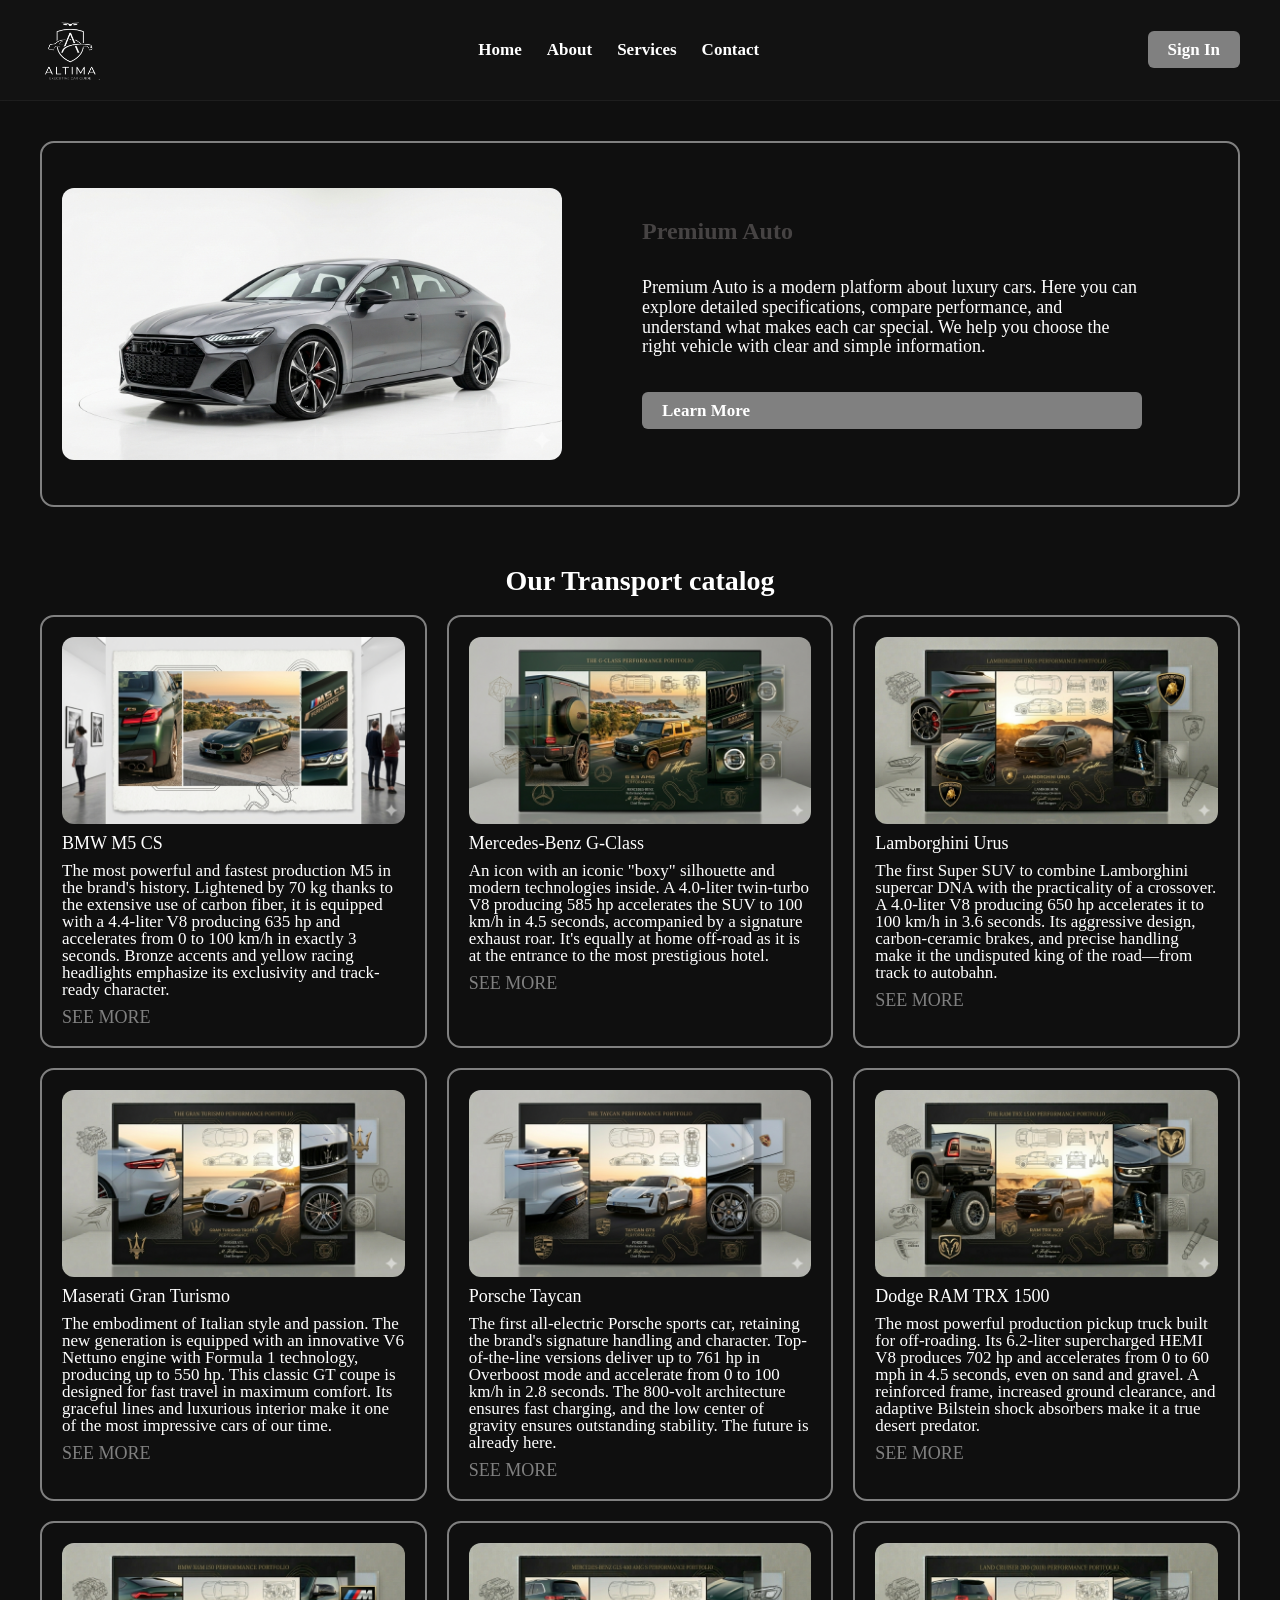
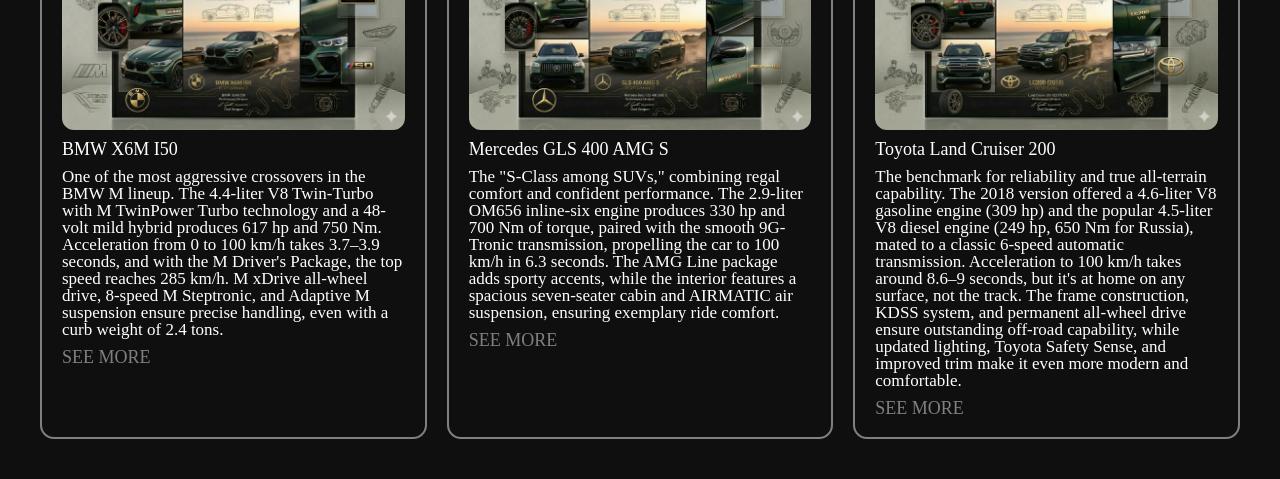
==== index.html @ ab81f6c9 "catalog completed" ====
<!DOCTYPE html>
<html lang="en">

<head>
    <meta charset="UTF-8">
    <meta name="viewport" content="width=device-width, initial-scale=1.0">
    <link rel="preconnect" href="https://fonts.googleapis.com">
    <link rel="preconnect" href="https://fonts.gstatic.com" crossorigin>
    <link
        href="https://fonts.googleapis.com/css2?family=Inter:ital,opsz,wght@0,14..32,100..900;1,14..32,100..900&display=swap"
        rel="stylesheet">
    <link rel="stylesheet" href="styles/style.css">
    <link rel="stylesheet" href="styles/reset.css">
    <title>Premium-auto</title>
</head>

<body>
    <header class="header">
        <div class="container">
            <div class="header-content">
                <div class="header-logo">
                    <img class="logo-image" src="assets/images/palogo.png" alt="Logo">
                </div>
                <nav class="nav">
                    <ul class="nav-list">
                        <li class="nav-item">
                            <a href="#" class="nav-link">Home</a>
                        </li>
                        <li class="nav-item">
                            <a href="#" class="nav-link">About</a>
                        </li>
                        <li class="nav-item">
                            <a href="#" class="nav-link">Services</a>
                        </li>
                        <li class="nav-item">
                            <a href="#" class="nav-link">Contact</a>
                        </li>
                    </ul>
                </nav>
                <div class="header-button">
                    <a href="#" class="button">Sign In</a>
                </div>
            </div>
        </div>
    </header>
    <section class="about">
        <div class="container">
            <div class="about-content">
                <div class="about-image">
                    <img src="assets/images/about-img.png" alt="Audi rs7">
                </div>
                <div class="about-info">
                    <h4 class="about-tittle">Premium Auto</h4>
                    <p class="about-description">
                        Premium Auto is a modern platform about luxury cars.
                        Here you can explore detailed specifications,
                        compare performance, and understand what makes each car special.
                        We help you choose the right vehicle with clear and simple information.
                    </p>
                    <div class="about-button header-button">
                        <a href="#" class="button">Learn More</a>
                    </div>
                </div>
            </div>
        </div>
    </section>
    <main class="main">
        <div class="container">
            <section class="catalog">
                <div class="catalog-content">
                    <div class="catalog-title">
                        <h3>Our Transport catalog</h3>
                    </div>
                    <div class="catalog-cards">
                        <div class="catalog-card">
                            <img class="catalog-card-image" src="assets/images/bmwcs5.png" alt="bmwcs5">
                            <h4 class="catalog-card-tittle">BMW M5 CS</h4>
                            <p class="catalog-card-txt">The most powerful and fastest production M5 in the brand's
                                history. Lightened by 70 kg thanks to the extensive use of carbon fiber, it is equipped
                                with a 4.4-liter V8 producing 635 hp and accelerates from 0 to 100 km/h in exactly 3
                                seconds. Bronze accents and yellow racing headlights emphasize its exclusivity and
                                track-ready character.</p>
                            <a href="#" class="catalog-card-btn">See more</a>
                        </div>
                        <div class="catalog-card">
                            <img class="catalog-card-image" src="assets/images/gelendwagen.png" alt="gelendwagen">
                            <h4 class="catalog-card-tittle">Mercedes-Benz G-Class</h4>
                            <p class="catalog-card-txt">An icon with an iconic "boxy" silhouette and modern technologies
                                inside. A 4.0-liter twin-turbo V8 producing 585 hp accelerates the SUV to 100 km/h in
                                4.5 seconds, accompanied by a signature exhaust roar. It's equally at home off-road as
                                it is at the entrance to the most prestigious hotel.</p>
                            <a href="#" class="catalog-card-btn">See more</a>
                        </div>
                        <div class="catalog-card">
                            <img class="catalog-card-image" src="assets/images/lambo-urus.png" alt="urus">
                            <h4 class="catalog-card-tittle">Lamborghini Urus</h4>
                            <p class="catalog-card-txt">The first Super SUV to combine Lamborghini supercar DNA with the
                                practicality of a crossover. A 4.0-liter V8 producing 650 hp accelerates it to 100 km/h
                                in 3.6 seconds. Its aggressive design, carbon-ceramic brakes, and precise handling make
                                it the undisputed king of the road—from track to autobahn.</p>
                            <a href="#" class="catalog-card-btn">See more</a>
                        </div>
                        <div class="catalog-card">
                            <img class="catalog-card-image" src="assets/images/maserati.png" alt="maserati">
                            <h4 class="catalog-card-tittle">Maserati Gran Turismo</h4>
                            <p class="catalog-card-txt">The embodiment of Italian style and passion. The new generation
                                is equipped with an innovative V6 Nettuno engine with Formula 1 technology, producing up
                                to 550 hp. This classic GT coupe is designed for fast travel in maximum comfort. Its
                                graceful lines and luxurious interior make it one of the most impressive cars of our
                                time.</p>
                            <a href="#" class="catalog-card-btn">See more</a>
                        </div>
                        <div class="catalog-card">
                            <img class="catalog-card-image" src="assets/images/porsche taycan.png" alt=" taycan">
                            <h4 class="catalog-card-tittle">Porsche Taycan</h4>
                            <p class="catalog-card-txt">The first all-electric Porsche sports car, retaining the brand's
                                signature handling and character. Top-of-the-line versions deliver up to 761 hp in
                                Overboost mode and accelerate from 0 to 100 km/h in 2.8 seconds. The 800-volt
                                architecture ensures fast charging, and the low center of gravity ensures outstanding
                                stability. The future is already here.</p>
                            <a href="#" class="catalog-card-btn">See more</a>
                        </div>
                        <div class="catalog-card">
                            <img class="catalog-card-image" src="assets/images/ram trx.png" alt="ram">
                            <h4 class="catalog-card-tittle">Dodge RAM TRX 1500</h4>
                            <p class="catalog-card-txt">The most powerful production pickup truck built for off-roading.
                                Its 6.2-liter supercharged HEMI V8 produces 702 hp and accelerates from 0 to 60 mph in
                                4.5 seconds, even on sand and gravel. A reinforced frame, increased ground clearance,
                                and adaptive Bilstein shock absorbers make it a true desert predator.</p>
                            <a href="#" class="catalog-card-btn">See more</a>
                        </div>
                        <div class="catalog-card">
                            <img class="catalog-card-image" src="assets/images/bmw x6m.png" alt="bmw x6 m">
                            <h4 class="catalog-card-tittle">BMW X6M I50</h4>
                            <p class="catalog-card-txt">One of the most aggressive crossovers in the BMW M lineup. The
                                4.4-liter V8 Twin-Turbo with M TwinPower Turbo technology and a 48-volt mild hybrid
                                produces 617 hp and 750 Nm. Acceleration from 0 to 100 km/h takes 3.7–3.9 seconds, and
                                with the M Driver's Package, the top speed reaches 285 km/h. M xDrive all-wheel drive,
                                8-speed M Steptronic, and Adaptive M suspension ensure precise handling, even with a
                                curb weight of 2.4 tons.</p>
                            <a href="#" class="catalog-card-btn">See more</a>
                        </div>
                        <div class="catalog-card">
                            <img class="catalog-card-image" src="assets/images/mercedes gls.png" alt="mercedes g class">
                            <h4 class="catalog-card-tittle">Mercedes GLS 400 AMG S</h4>
                            <p class="catalog-card-txt">The "S-Class among SUVs," combining regal comfort and confident
                                performance. The 2.9-liter OM656 inline-six engine produces 330 hp and 700 Nm of torque,
                                paired with the smooth 9G-Tronic transmission, propelling the car to 100 km/h in 6.3
                                seconds. The AMG Line package adds sporty accents, while the interior features a
                                spacious seven-seater cabin and AIRMATIC air suspension, ensuring exemplary ride
                                comfort.</p>
                            <a href="#" class="catalog-card-btn">See more</a>
                        </div>
                        <div class="catalog-card">
                            <img class="catalog-card-image" src="assets/images/land cruiser.png"
                                alt="toyota land crusier">
                            <h4 class="catalog-card-tittle">Toyota Land Cruiser 200</h4>
                            <p class="catalog-card-txt">The benchmark for reliability and true all-terrain capability.
                                The 2018 version offered a 4.6-liter V8 gasoline engine (309 hp) and the popular
                                4.5-liter V8 diesel engine (249 hp, 650 Nm for Russia), mated to a classic 6-speed
                                automatic transmission. Acceleration to 100 km/h takes around 8.6–9 seconds, but it's at
                                home on any surface, not the track. The frame construction, KDSS system, and permanent
                                all-wheel drive ensure outstanding off-road capability, while updated lighting, Toyota
                                Safety Sense, and improved trim make it even more modern and comfortable.</p>
                            <a href="#" class="catalog-card-btn">See more</a>
                        </div>
                    </div>
                </div>
            </section>
        </div>
    </main>
</body>

</html>
---- styles/style.css ----
body {
    font-family: "Inter", sans-serif;
    background-color: #0f0f0f;
    color: white;
}

.container {
    max-width: 1200px;
    margin: 0 auto;
    padding: 0 15px;
}

.header {
    position: sticky;
    top: 0;

    background: rgba(20, 20, 20, 0.7);
    backdrop-filter: blur(10px);

    padding: 20px 0;
    margin-bottom: 40px;
    border-bottom: 1px solid rgba(255, 255, 255, 0.05);
}

.header-content {
    display: flex;
    justify-content: space-between;
    align-items: center;
}

.logo-image {
    width: 60px;
    height: 100%;
    display: block;
}

.nav {
    margin-right: 10px;
}

.nav-list {
    display: flex;
    gap: 25px;
    align-items: center;
}

.nav-link {
    text-decoration: none;
    color: white;
    font-size: 17px;
    font-weight: 600;

    transition: all 0.3s ease;
}

.nav-link:hover {
    text-decoration: underline;
    font-size: 19px;
    opacity: 0.8;
}

.header-button {
    background-color: gray;
    padding: 10px 20px;
    border-radius: 6px;

    display: inline-block;

    transition: transform 0.35s cubic-bezier(0.22, 1, 0.36, 1),
                box-shadow 0.35s cubic-bezier(0.22, 1, 0.36, 1);
}

.button {
    text-decoration: none;
    color: white;
    font-size: 17px;
    font-weight: 600;

    transition: all 0.3s ease;
}

.header-button:hover {
    transform: scale(1.08);
    box-shadow: 0 10px 25px rgba(0, 0, 0, 0.35);
    opacity: 0.8;
}

.about {
    margin-bottom: 60px;
}

.about-content {
    display: flex;
    align-items: center;

    padding: 45px 20px;
    border: 2px gray solid;
    border-radius: 14px;

    gap: 80px;
}

.about-image img {
    width: 500px;
    border-radius: 12px;
    display: block;
}

.about-info {
    max-width: 500px;
    display: flex;
    flex-direction: column;
    gap: 20px;
}

.about-tittle {
    color: rgb(70, 67, 67);
    margin-bottom: 15px;
    font-size: 24px;
    font-weight: 700;
}

.about-description {
    font-size: 18px;
    margin-bottom: 15px;
    width: 100%;
    font-weight: 400;
    line-height: 1.1;
}

.about-button {
    background-color: gray;
    padding: 10px 20px;
    border-radius: 6px;
}

.main {
    margin-bottom: 40px;
}

.catalog-title {
    font-size: 28px;
    font-weight: 600;
    text-align: center;
    margin-bottom: 20px;
}

.catalog-cards {
    display: grid;
    grid-template-columns: repeat(auto-fill, minmax(300px, 1fr));
    gap: 20px;
}

.catalog-card {
    padding: 20px;
    border: 2px gray solid;
    border-radius: 14px;

    transition: all 0.3s ease;
}

.catalog-card:hover {
    transform: scale(1.05);
}

.catalog-card-tittle {
    font-size: 18px;
    font-weight: 400;
    margin-top: 10px;
    margin-bottom: 10px;
}

.catalog-card-image {
    width: 100%;
    border-radius: 12px;
    display: block;
}

.catalog-card-txt {
    font-size: 17px;
    font-weight: 200;
    margin-bottom: 10px;
}

.catalog-card-btn {
    text-decoration: none;
    color: gray;
    font-size: 18px;
    text-transform: uppercase;

    transition: all 0.3s ease;
}

.catalog-card-btn:hover {
    text-decoration: underline;
    color: white;
    font-size: 21px;
}
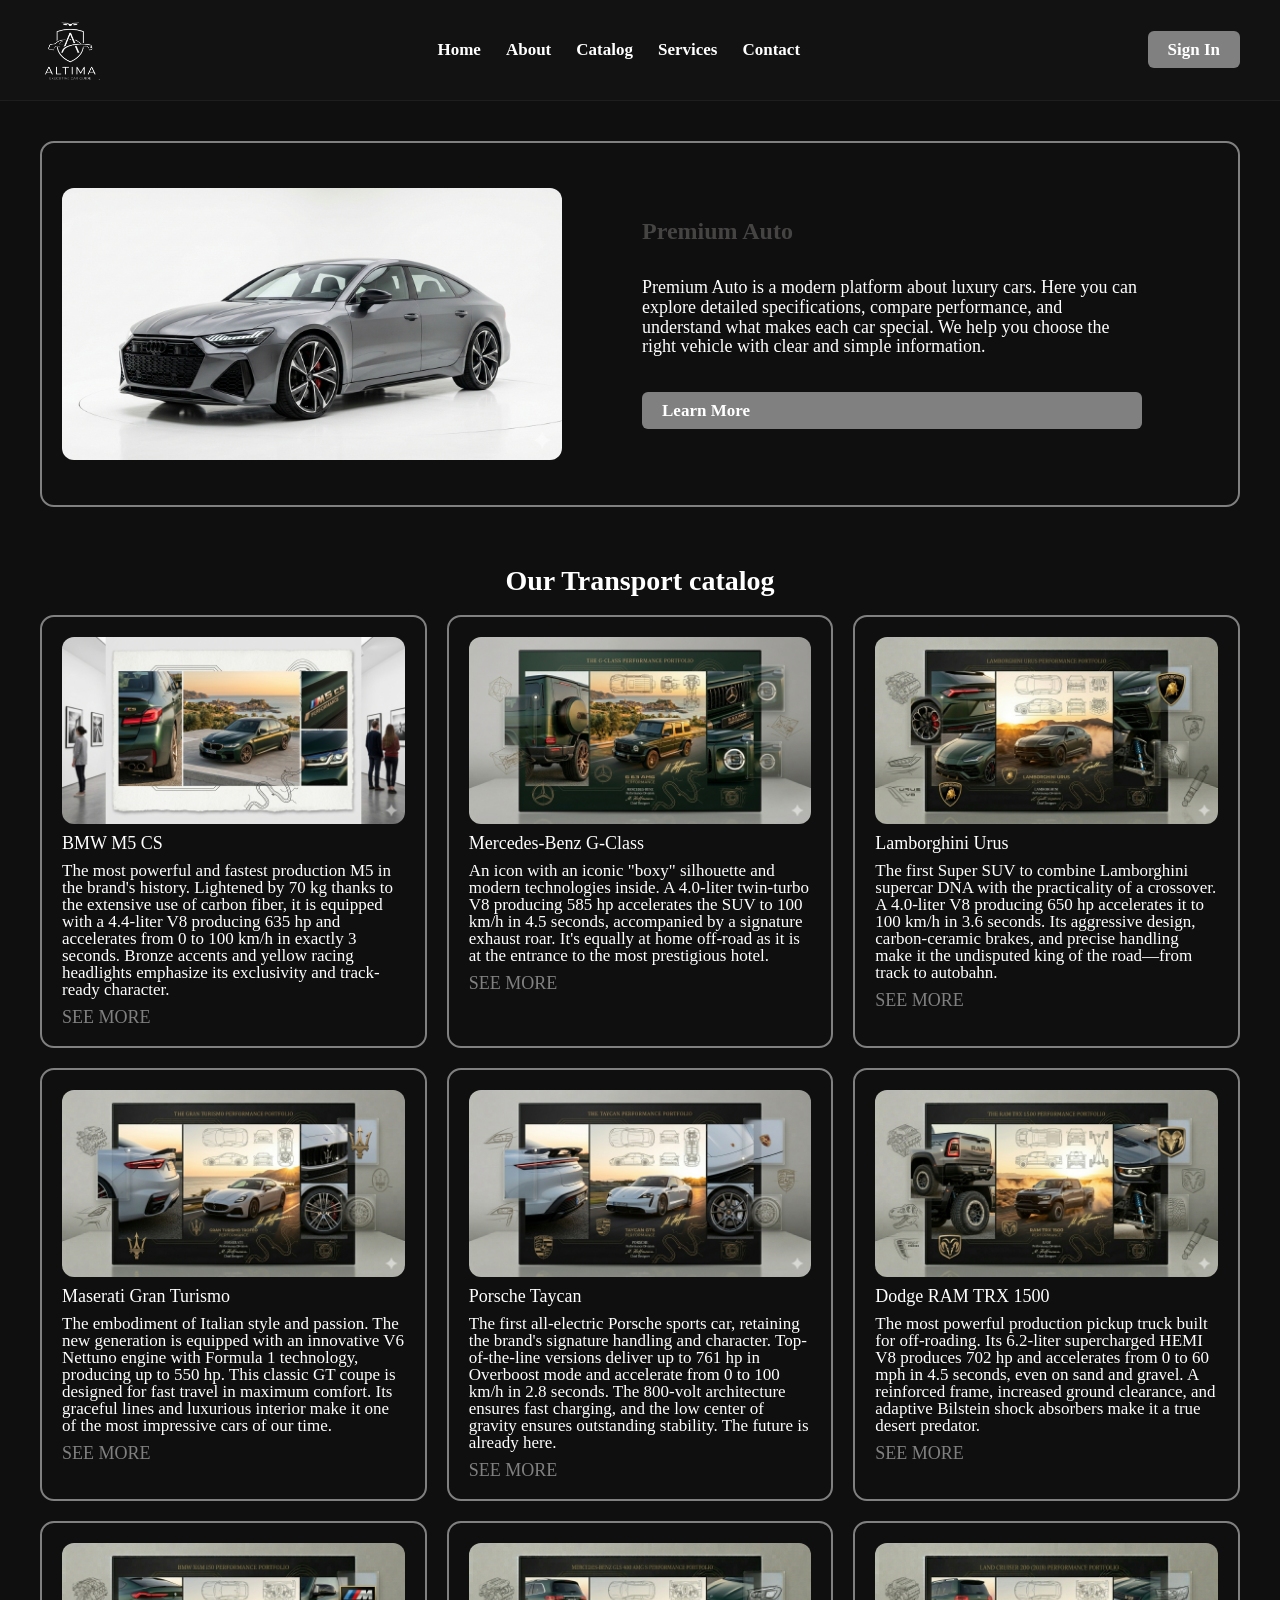
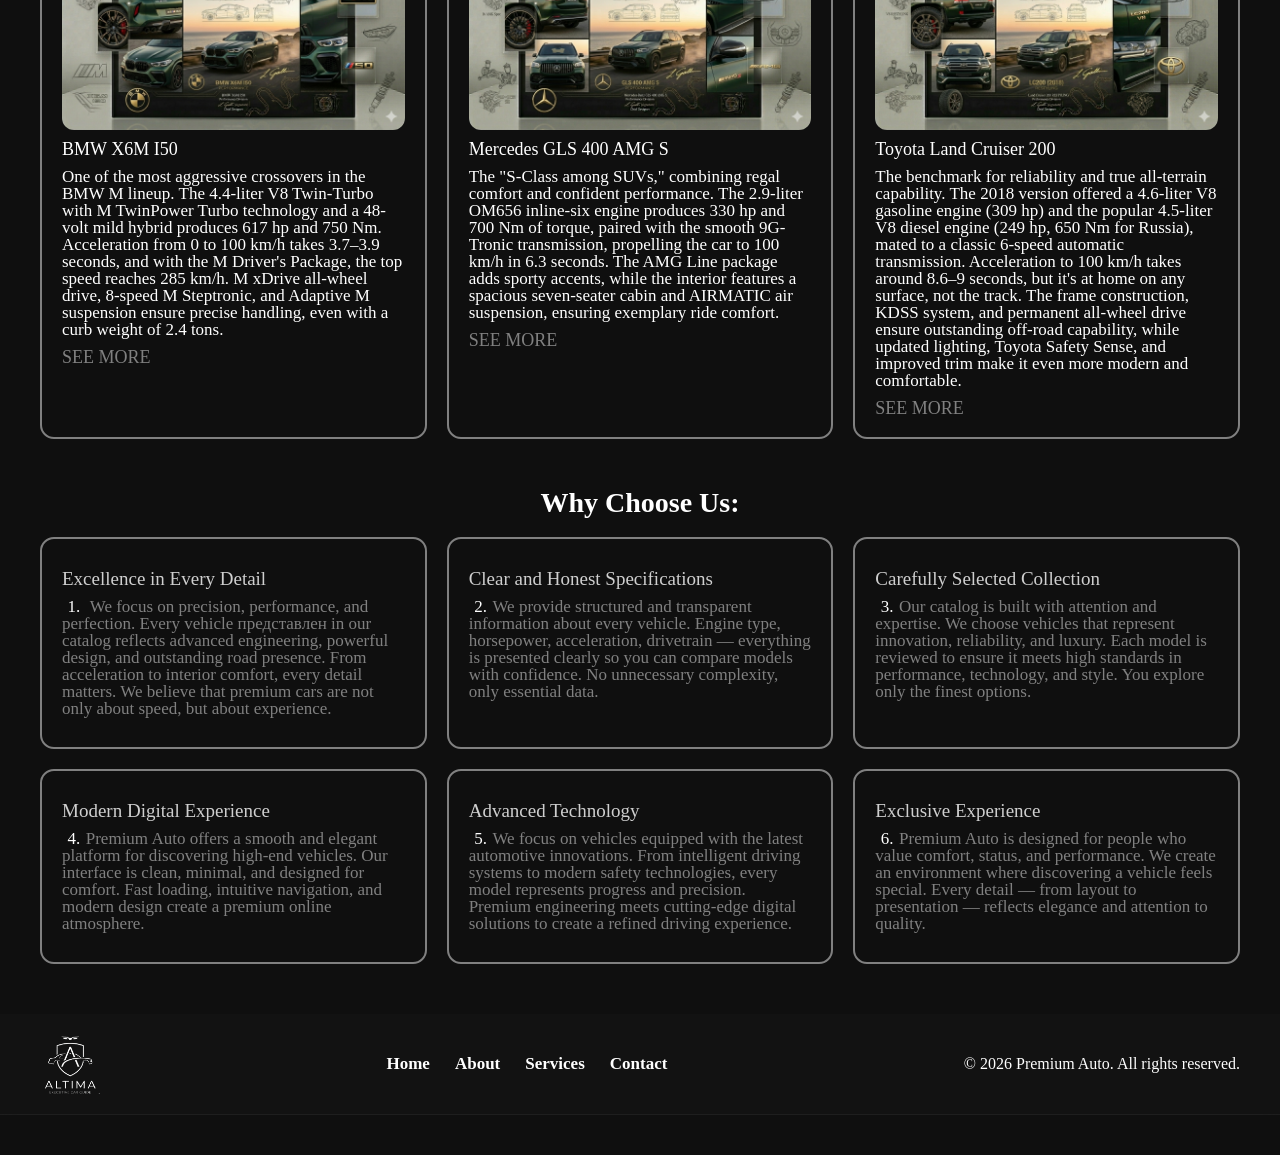
==== commit 06a56f19: "sections about us and footer completed" ====
--- a/index.html
+++ b/index.html
@@ -24,10 +24,13 @@
                 <nav class="nav">
                     <ul class="nav-list">
                         <li class="nav-item">
-                            <a href="#" class="nav-link">Home</a>
+                            <a href="index.html" class="nav-link">Home</a>
                         </li>
                         <li class="nav-item">
                             <a href="#" class="nav-link">About</a>
+                        </li>
+                        <li class="nav-item">
+                            <a href="#" class="nav-link">Catalog</a>
                         </li>
                         <li class="nav-item">
                             <a href="#" class="nav-link">Services</a>
@@ -66,7 +69,7 @@
     </section>
     <main class="main">
         <div class="container">
-            <section class="catalog">
+            <section class="catalog" id="catalog">
                 <div class="catalog-content">
                     <div class="catalog-title">
                         <h3>Our Transport catalog</h3>
@@ -167,8 +170,109 @@
                     </div>
                 </div>
             </section>
+            <section class="why-choose-us">
+                <div class="why-choose-us-content">
+                    <h4 class="why-choose-us-title">
+                        Why Choose Us:
+                    </h4>
+                    <div class="why-choose-us-cards">
+                        <div class="why-choose-us-card">
+                            <h4 class="why-choose-us-card-title">
+                                Excellence in Every Detail
+                            </h4>
+                            <p class="why-choose-us-txt">
+                                <span>1.</span> We focus on precision, performance, and perfection. Every vehicle представлен in our
+                                catalog reflects advanced engineering, powerful design, and outstanding road presence.
+                                From acceleration to interior comfort, every detail matters. We believe that premium
+                                cars are not only about speed, but about experience.
+                            </p>
+                        </div>
+                        <div class="why-choose-us-card">
+                            <h4 class="why-choose-us-card-title">
+                                Clear and Honest Specifications
+                            </h4>
+                            <p class="why-choose-us-txt">
+                                <span>2.</span>We provide structured and transparent information about every vehicle. Engine type,
+                                horsepower, acceleration, drivetrain — everything is presented clearly so you can
+                                compare models with confidence. No unnecessary complexity, only essential data.
+                            </p>
+                        </div>
+                        <div class="why-choose-us-card">
+                            <h4 class="why-choose-us-card-title">
+                                Carefully Selected Collection
+                            </h4>
+                            <p class="why-choose-us-txt">
+                                <span>3.</span>Our catalog is built with attention and expertise. We choose vehicles that represent
+                                innovation, reliability, and luxury. Each model is reviewed to ensure it meets high
+                                standards in performance, technology, and style. You explore only the finest options.
+                            </p>
+                        </div>
+                        <div class="why-choose-us-card">
+                            <h4 class="why-choose-us-card-title">
+                                Modern Digital Experience
+                            </h4>
+                            <p class="why-choose-us-txt">
+                                <span>4.</span>Premium Auto offers a smooth and elegant platform for discovering high-end vehicles. Our
+                                interface is clean, minimal, and designed for comfort. Fast loading, intuitive
+                                navigation, and modern design create a premium online atmosphere.
+                            </p>
+                        </div>
+                        <div class="why-choose-us-card">
+                            <h4 class="why-choose-us-card-title">
+                                Advanced Technology
+                            </h4>
+                            <p class="why-choose-us-txt">
+                                <span>5.</span>We focus on vehicles equipped with the latest automotive innovations.
+                                From intelligent driving systems to modern safety technologies, every model represents
+                                progress and precision. Premium engineering meets cutting-edge digital solutions to
+                                create a refined driving experience.
+                            </p>
+                        </div>
+                        <div class="why-choose-us-card">
+                            <h4 class="why-choose-us-card-title">
+                                Exclusive Experience
+                            </h4>
+                            <p class="why-choose-us-txt">
+                                <span>6.</span>Premium Auto is designed for people who value comfort, status, and performance.
+                                We create an environment where discovering a vehicle feels special. Every detail — from
+                                layout to presentation — reflects elegance and attention to quality.
+                            </p>
+                        </div>
+                    </div>
+                </div>
+            </section>
         </div>
     </main>
+    <footer class="footer header">
+        <div class="container">
+            <div class="footer-content header-content">
+                <div class="footer-logo">
+                    <img src="assets/images/palogo.png" alt="Logo" class="logo-image">
+                </div>
+                <nav class="footer-nav nav">
+                    <ul class="nav-list">
+                        <li class="nav-item">
+                            <a href="index.html" class="nav-link">Home</a>
+                        </li>
+                        <li class="nav-item">
+                            <a href="#" class="nav-link">About</a>
+                        </li>
+                        <li class="nav-item">
+                            <a href="#" class="nav-link">Services</a>
+                        </li>
+                        <li class="nav-item">
+                            <a href="#" class="nav-link">Contact</a>
+                        </li>
+                    </ul>
+                </nav>
+                <div class="footer-info">
+                    <div class="footer-info-txt">
+                        <p><b>© 2026 Premium Auto. All rights reserved.</b></p>
+                    </div>
+                </div>
+            </div>
+        </div>
+    </footer>
 </body>
 
 </html>
--- a/styles/style.css
+++ b/styles/style.css
@@ -138,6 +138,10 @@
     margin-bottom: 40px;
 }
 
+.catalog {
+    margin-bottom: 50px;
+}
+
 .catalog-title {
     font-size: 28px;
     font-weight: 600;
@@ -195,4 +199,54 @@
     text-decoration: underline;
     color: white;
     font-size: 21px;
+}
+
+.why-choose-us {
+    margin-bottom: 50px;
+}
+
+.why-choose-us-title {
+    font-size: 28px;
+    font-weight: 600;
+    text-align: center;
+    margin-bottom: 20px;
+}
+
+.why-choose-us-cards {
+    display: grid;
+    grid-template-columns: repeat(auto-fill, minmax(300px, 1fr));
+    gap: 20px;
+}
+
+.why-choose-us-card {
+    padding: 20px;
+    border: 2px gray solid;
+    border-radius: 14px;
+
+    transition: all 0.3s ease;
+}
+
+.why-choose-us-card:hover {
+    transform: scale(1.05);
+}
+
+.why-choose-us-card-title {
+    font-size: 19px;
+    font-weight: 300;
+    margin-top: 10px;
+    margin-bottom: 10px;
+    color:  #cfcfcf;
+}
+
+.why-choose-us-txt span {
+    margin-left: 5.5px;
+    margin-right: 5.5px;
+    color: white;
+}
+
+.why-choose-us-txt {
+    font-size: 17px;
+    font-weight: 200;
+    margin-bottom: 10px;
+    color: gray;
 }
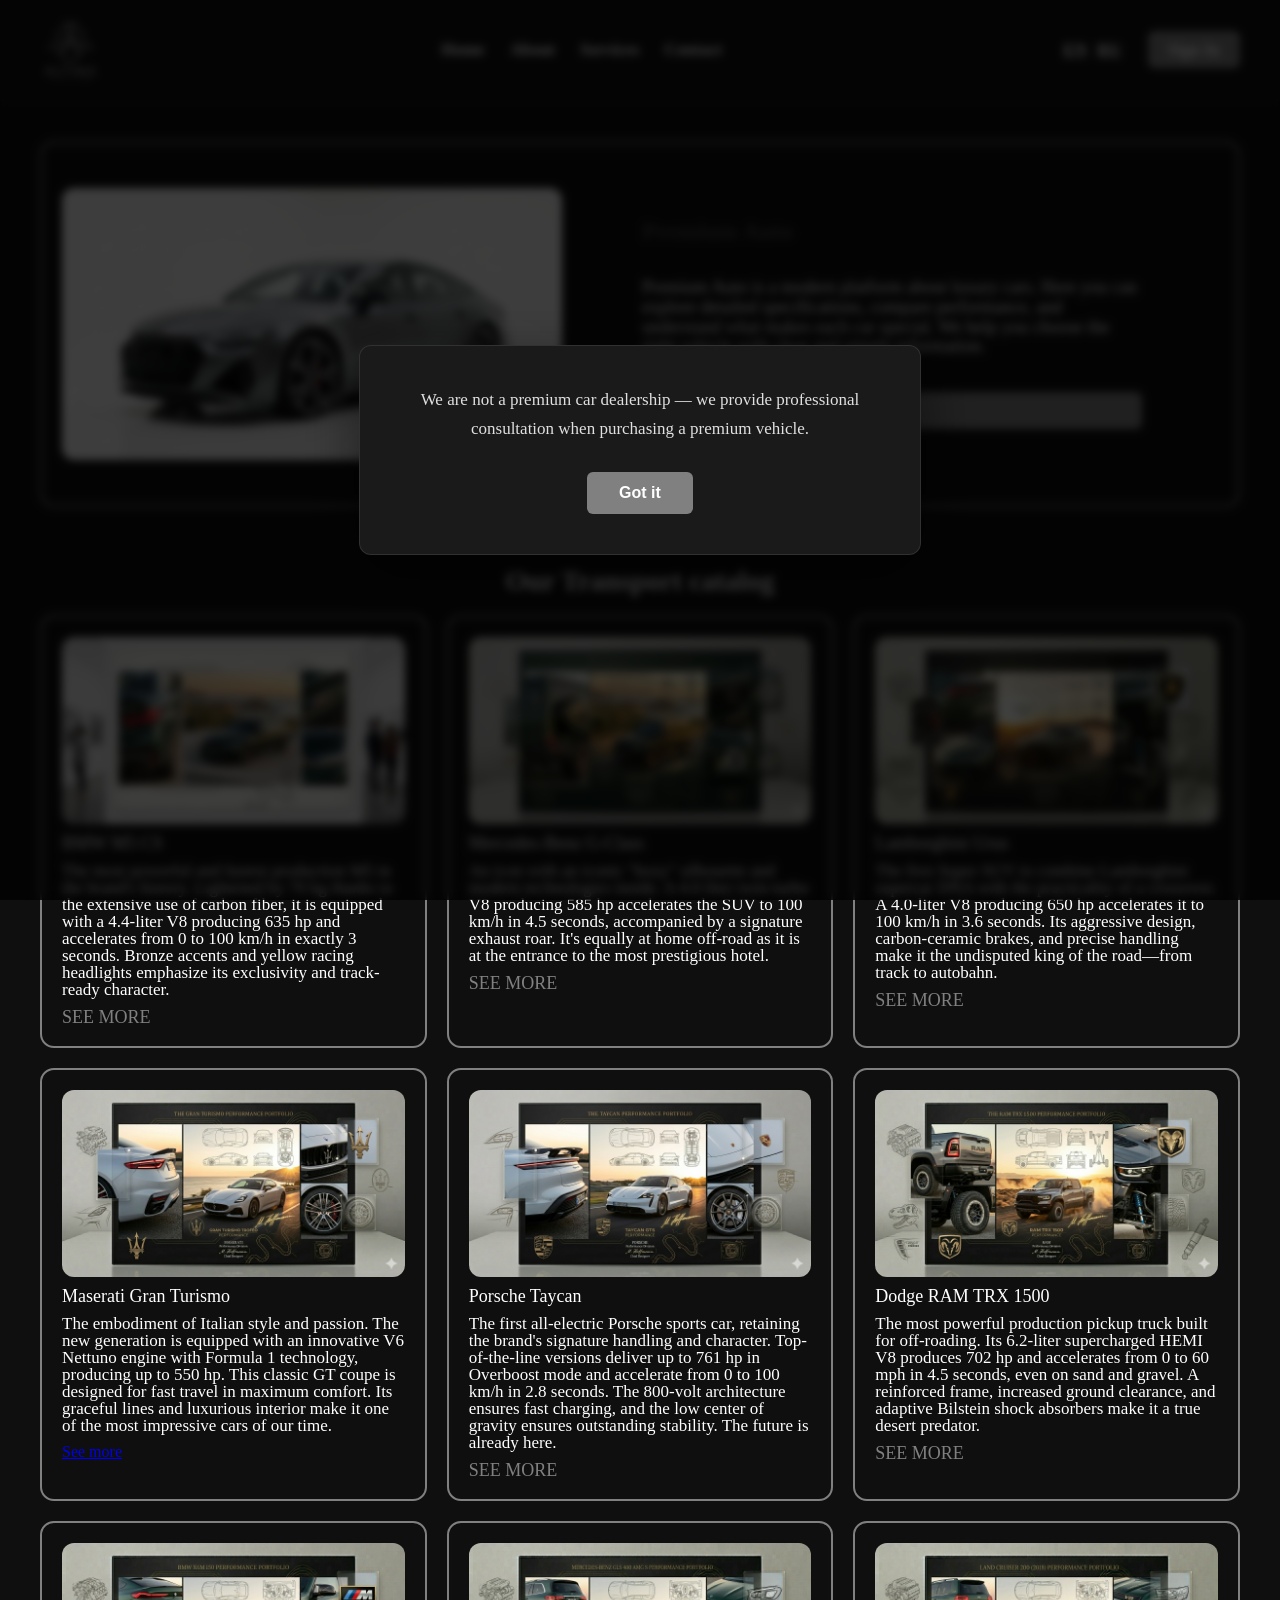
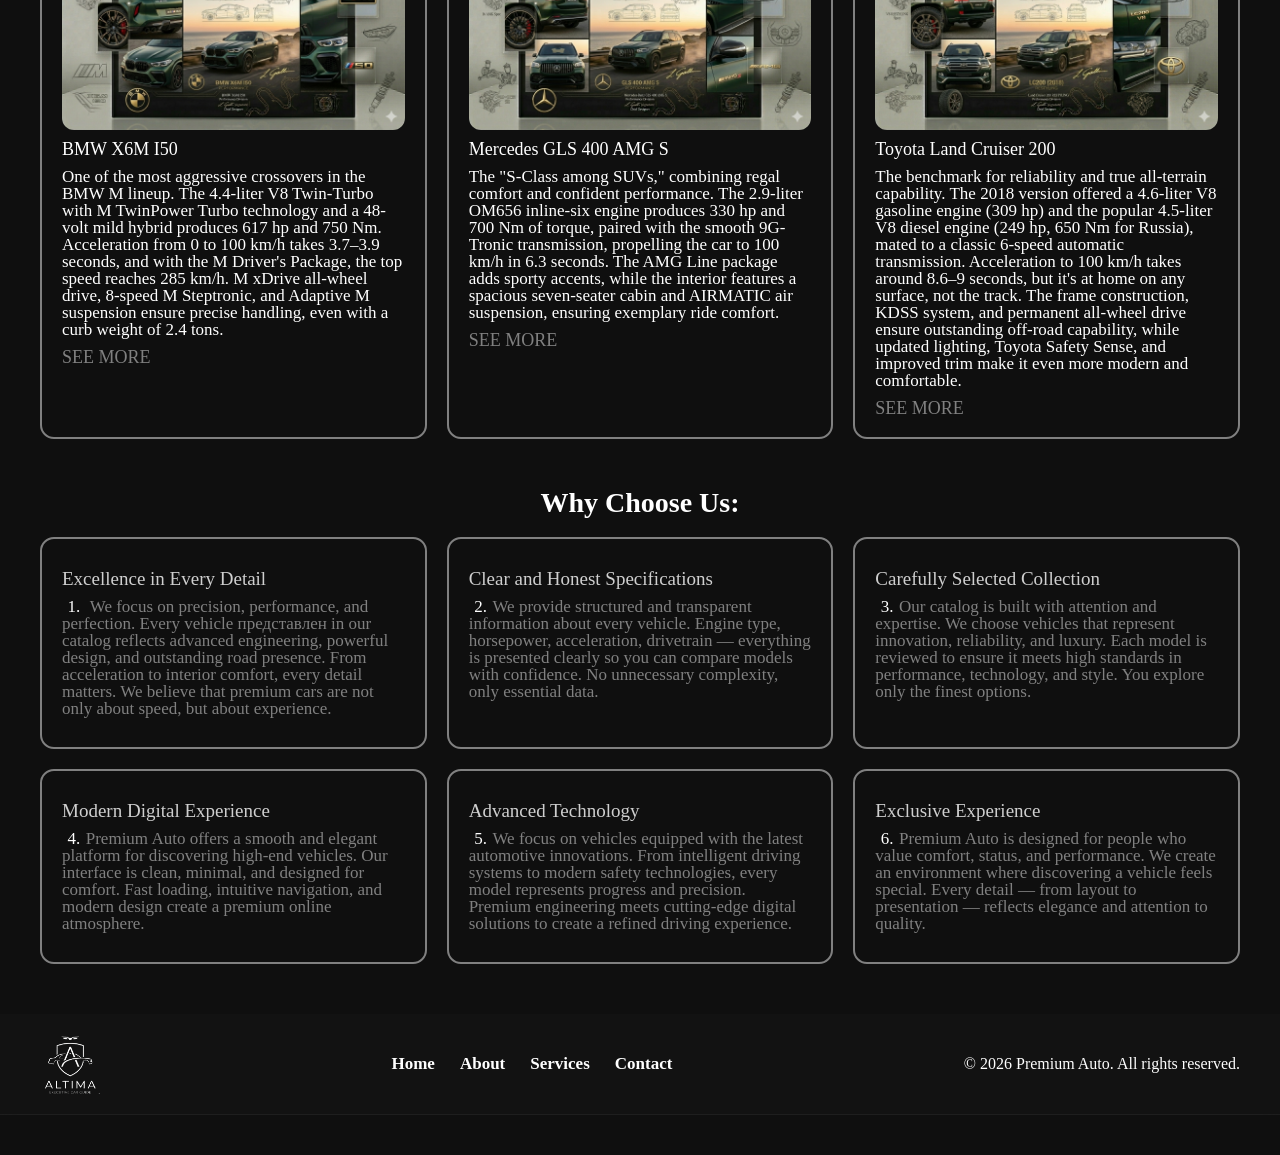
==== commit bddb3823: "add russian version and functional" ====
--- a/index.html
+++ b/index.html
@@ -30,9 +30,6 @@
                             <a href="#" class="nav-link">About</a>
                         </li>
                         <li class="nav-item">
-                            <a href="#" class="nav-link">Catalog</a>
-                        </li>
-                        <li class="nav-item">
                             <a href="#" class="nav-link">Services</a>
                         </li>
                         <li class="nav-item">
@@ -40,6 +37,10 @@
                         </li>
                     </ul>
                 </nav>
+                <div class="language">
+                    <a href="index.html" class="lng-select-1 language-select">EN</a>
+                    <a href="ru.html" class="lng-select-2 language-select">RU</a>
+                </div>
                 <div class="header-button">
                     <a href="#" class="button">Sign In</a>
                 </div>
@@ -83,7 +84,7 @@
                                 with a 4.4-liter V8 producing 635 hp and accelerates from 0 to 100 km/h in exactly 3
                                 seconds. Bronze accents and yellow racing headlights emphasize its exclusivity and
                                 track-ready character.</p>
-                            <a href="#" class="catalog-card-btn">See more</a>
+                            <a href="https://www.bmw-m.com/en/topics/magazine-article-pool/bmw-m5-cs-2021.html" class="catalog-card-btn">See more</a>
                         </div>
                         <div class="catalog-card">
                             <img class="catalog-card-image" src="assets/images/gelendwagen.png" alt="gelendwagen">
@@ -92,7 +93,7 @@
                                 inside. A 4.0-liter twin-turbo V8 producing 585 hp accelerates the SUV to 100 km/h in
                                 4.5 seconds, accompanied by a signature exhaust roar. It's equally at home off-road as
                                 it is at the entrance to the most prestigious hotel.</p>
-                            <a href="#" class="catalog-card-btn">See more</a>
+                            <a href="https://www.mercedes-amg.com/en/g-class-suv" class="catalog-card-btn">See more</a>
                         </div>
                         <div class="catalog-card">
                             <img class="catalog-card-image" src="assets/images/lambo-urus.png" alt="urus">
@@ -101,7 +102,7 @@
                                 practicality of a crossover. A 4.0-liter V8 producing 650 hp accelerates it to 100 km/h
                                 in 3.6 seconds. Its aggressive design, carbon-ceramic brakes, and precise handling make
                                 it the undisputed king of the road—from track to autobahn.</p>
-                            <a href="#" class="catalog-card-btn">See more</a>
+                            <a href="https://www.lamborghini.com/en-en/models/urus#val-ht" class="catalog-card-btn">See more</a>
                         </div>
                         <div class="catalog-card">
                             <img class="catalog-card-image" src="assets/images/maserati.png" alt="maserati">
@@ -111,7 +112,7 @@
                                 to 550 hp. This classic GT coupe is designed for fast travel in maximum comfort. Its
                                 graceful lines and luxurious interior make it one of the most impressive cars of our
                                 time.</p>
-                            <a href="#" class="catalog-card-btn">See more</a>
+                            <a href="#https://www.maserati.com/global/en/models/granturismo class="catalog-card-btn">See more</a>
                         </div>
                         <div class="catalog-card">
                             <img class="catalog-card-image" src="assets/images/porsche taycan.png" alt=" taycan">
@@ -121,7 +122,7 @@
                                 Overboost mode and accelerate from 0 to 100 km/h in 2.8 seconds. The 800-volt
                                 architecture ensures fast charging, and the low center of gravity ensures outstanding
                                 stability. The future is already here.</p>
-                            <a href="#" class="catalog-card-btn">See more</a>
+                            <a href="https://www.porsche.com/international/models/taycan/taycan-models/taycan/" class="catalog-card-btn">See more</a>
                         </div>
                         <div class="catalog-card">
                             <img class="catalog-card-image" src="assets/images/ram trx.png" alt="ram">
@@ -130,7 +131,7 @@
                                 Its 6.2-liter supercharged HEMI V8 produces 702 hp and accelerates from 0 to 60 mph in
                                 4.5 seconds, even on sand and gravel. A reinforced frame, increased ground clearance,
                                 and adaptive Bilstein shock absorbers make it a true desert predator.</p>
-                            <a href="#" class="catalog-card-btn">See more</a>
+                            <a href="https://www.ramtrucks.com/ram-1500/trx.html" class="catalog-card-btn">See more</a>
                         </div>
                         <div class="catalog-card">
                             <img class="catalog-card-image" src="assets/images/bmw x6m.png" alt="bmw x6 m">
@@ -141,7 +142,7 @@
                                 with the M Driver's Package, the top speed reaches 285 km/h. M xDrive all-wheel drive,
                                 8-speed M Steptronic, and Adaptive M suspension ensure precise handling, even with a
                                 curb weight of 2.4 tons.</p>
-                            <a href="#" class="catalog-card-btn">See more</a>
+                            <a href="https://www.bmwusa.com/vehicles/x-series/x6/bmw-x6.html" class="catalog-card-btn">See more</a>
                         </div>
                         <div class="catalog-card">
                             <img class="catalog-card-image" src="assets/images/mercedes gls.png" alt="mercedes g class">
@@ -152,7 +153,7 @@
                                 seconds. The AMG Line package adds sporty accents, while the interior features a
                                 spacious seven-seater cabin and AIRMATIC air suspension, ensuring exemplary ride
                                 comfort.</p>
-                            <a href="#" class="catalog-card-btn">See more</a>
+                            <a href="https://www.mercedes-benz.co.uk/passengercars/models/suv/gls/overview.html" class="catalog-card-btn">See more</a>
                         </div>
                         <div class="catalog-card">
                             <img class="catalog-card-image" src="assets/images/land cruiser.png"
@@ -165,7 +166,7 @@
                                 home on any surface, not the track. The frame construction, KDSS system, and permanent
                                 all-wheel drive ensure outstanding off-road capability, while updated lighting, Toyota
                                 Safety Sense, and improved trim make it even more modern and comfortable.</p>
-                            <a href="#" class="catalog-card-btn">See more</a>
+                            <a href="https://www.toyota-global.com/company/history_of_toyota/75years/vehicle_lineage/car/id60013330/" class="catalog-card-btn">See more</a>
                         </div>
                     </div>
                 </div>
@@ -273,6 +274,16 @@
             </div>
         </div>
     </footer>
+    <div class="modal-overlay" id="modalOverlay">
+    <div class="modal">
+        <p class="modal-text">
+            We are <strong>not</strong> a premium car dealership — 
+    we provide professional consultation when purchasing a premium vehicle.
+        </p>
+        <button class="modal-btn" onclick="closeModal()">Got it</button>
+    </div>
+</div>
+    <script src="js/index.js"></script>
 </body>
 
 </html>
--- a/styles/style.css
+++ b/styles/style.css
@@ -26,6 +26,8 @@
     display: flex;
     justify-content: space-between;
     align-items: center;
+
+    gap: 16px;
 }
 
 .logo-image {
@@ -35,7 +37,9 @@
 }
 
 .nav {
-    margin-right: 10px;
+    flex: 1;
+    display: flex;
+    justify-content: center;
 }
 
 .nav-list {
@@ -55,6 +59,31 @@
 
 .nav-link:hover {
     text-decoration: underline;
+    font-size: 19px;
+    opacity: 0.8;
+}
+
+.language {
+    display: flex;
+    gap: 10px;
+    justify-content: space-between;
+    align-items: center;
+
+    margin-right: 10px;
+}
+
+.language-select {
+    text-decoration: underline;
+    color: white;
+    font-size: 17px;
+    font-weight: 600;
+
+    transition: all 0.3s ease;
+}
+
+.language-select:hover {
+    text-decoration: none;
+    color: gray;
     font-size: 19px;
     opacity: 0.8;
 }
@@ -249,4 +278,155 @@
     font-weight: 200;
     margin-bottom: 10px;
     color: gray;
+}
+
+.modal-overlay {
+    position: fixed;
+    inset: 0;
+    background: rgba(0, 0, 0, 0.75);
+    backdrop-filter: blur(4px);
+    display: flex;
+    align-items: center;
+    justify-content: center;
+    z-index: 9999;
+}
+
+.modal {
+    background: #1a1a1a;
+    border: 1px solid rgba(255,255,255,0.1);
+    border-radius: 12px;
+    padding: 40px;
+    max-width: 480px;
+    text-align: center;
+    box-shadow: 0 20px 60px rgba(0,0,0,0.5);
+}
+
+.modal-text {
+    color: #e0e0e0;
+    font-size: 17px;
+    line-height: 1.7;
+    margin-bottom: 28px;
+}
+
+.modal-btn {
+    background: gray;
+    color: white;
+    border: none;
+    padding: 12px 32px;
+    border-radius: 6px;
+    font-size: 16px;
+    font-weight: 600;
+    cursor: pointer;
+    transition: transform 0.3s ease, opacity 0.3s ease;
+}
+
+.modal-btn:hover {
+    transform: scale(1.05);
+    opacity: 0.85;
+}
+
+/* ── Tablet (max 1024px) ── */
+@media (max-width: 1024px) {
+    .about-content {
+        gap: 40px;
+    }
+
+    .about-image img {
+        width: 380px;
+    }
+}
+
+/* ── Small Tablet (max 768px) ── */
+@media (max-width: 768px) {
+
+    /* Header */
+    .nav {
+        display: none;
+    }
+
+    .header-content {
+        gap: 10px;
+    }
+
+    /* About */
+    .about-content {
+        flex-direction: column;
+        gap: 30px;
+        padding: 30px 15px;
+        text-align: center;
+        align-items: center;
+    }
+
+    .about-image img {
+        width: 100%;
+    }
+
+    .about-info {
+        max-width: 100%;
+        align-items: center;
+    }
+
+    /* Catalog & Why Choose Us */
+    .catalog-cards,
+    .why-choose-us-cards {
+        grid-template-columns: 1fr 1fr;
+    }
+}
+
+/* ── Mobile (max 480px) ── */
+@media (max-width: 480px) {
+
+    .logo-image {
+        width: 45px;
+    }
+
+    .language-select {
+        font-size: 14px;
+    }
+
+    .button {
+        font-size: 14px;
+    }
+
+    .header-button {
+        padding: 8px 14px;
+    }
+
+    .about-tittle {
+        font-size: 20px;
+    }
+
+    .about-description {
+        font-size: 15px;
+    }
+
+    .catalog-cards,
+    .why-choose-us-cards {
+        grid-template-columns: 1fr;
+    }
+
+    .catalog-title,
+    .why-choose-us-title {
+        font-size: 22px;
+    }
+
+    .catalog-card-txt,
+    .why-choose-us-txt {
+        font-size: 15px;
+    }
+
+    .modal {
+        padding: 24px 18px;
+        max-width: 90%;
+    }
+
+    .modal-text {
+        font-size: 15px;
+    }
+
+    .footer-content {
+        flex-direction: column;
+        text-align: center;
+        gap: 16px;
+    }
 }
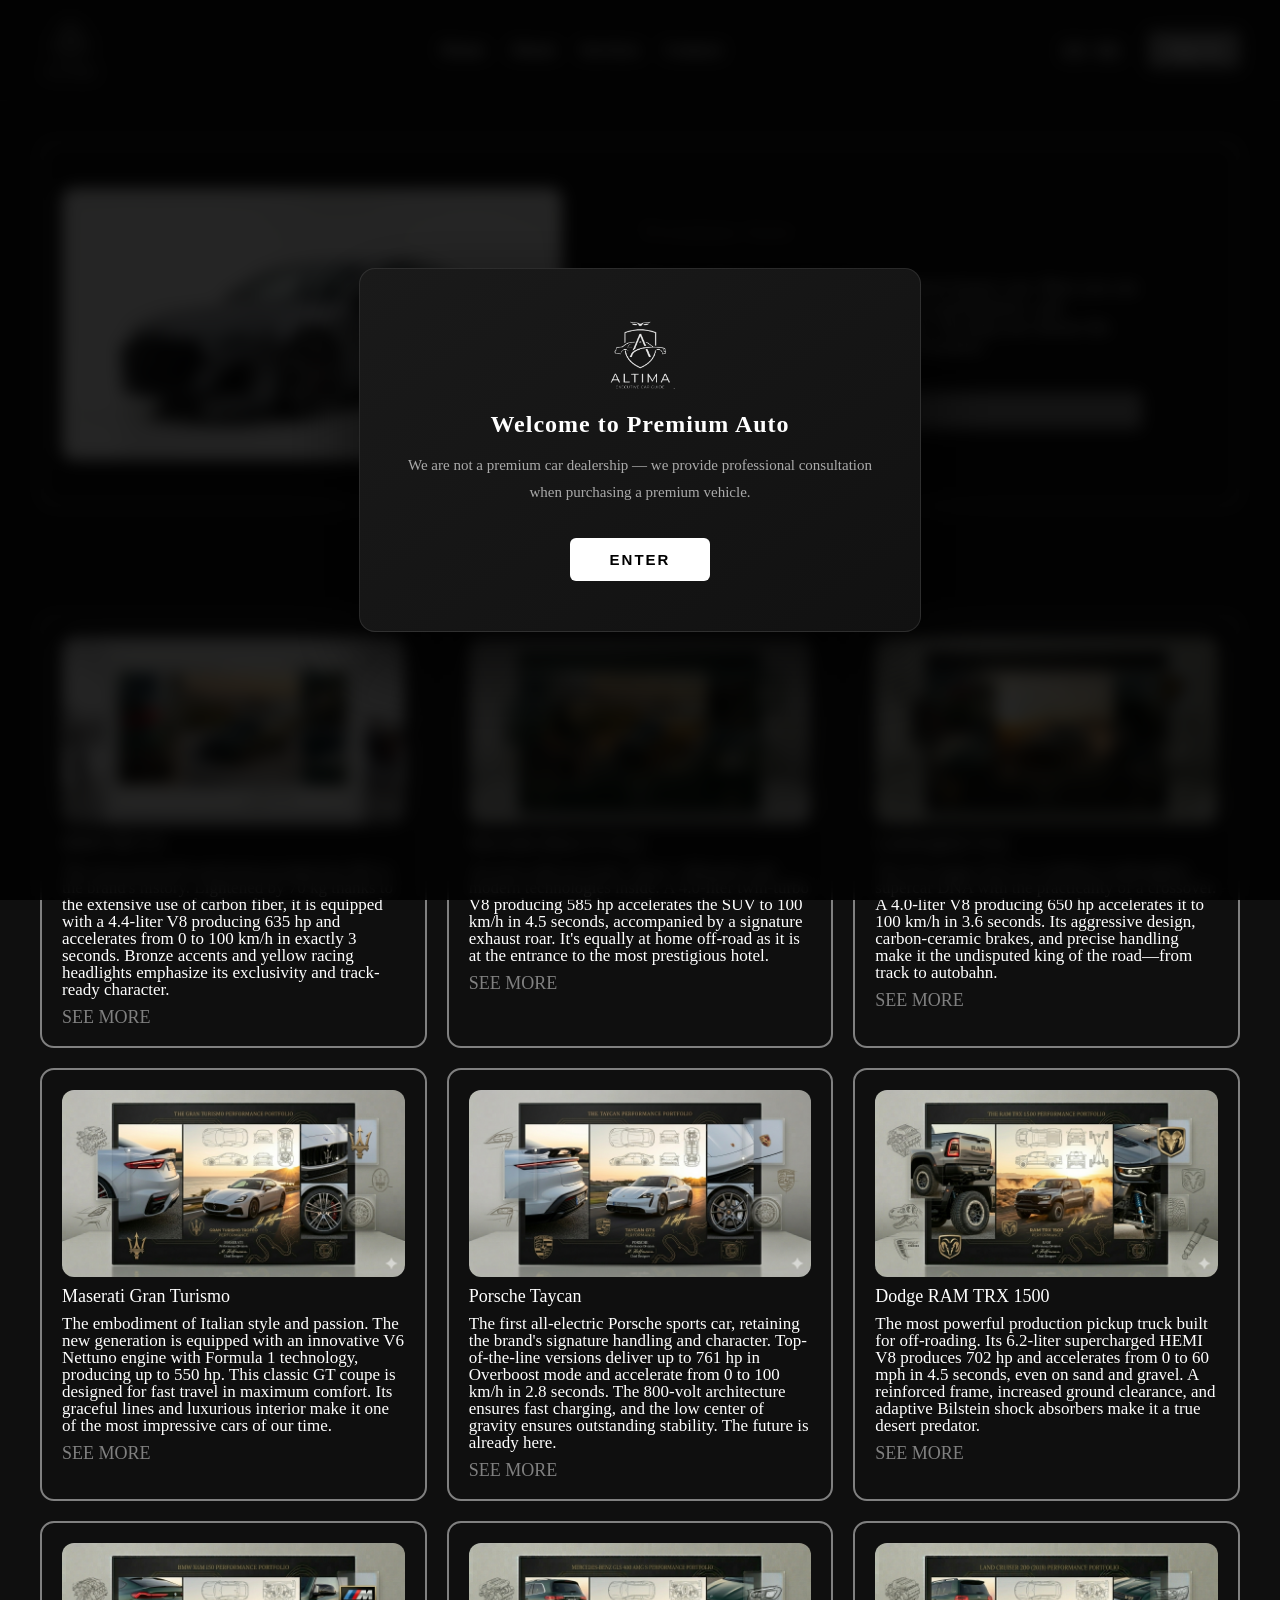
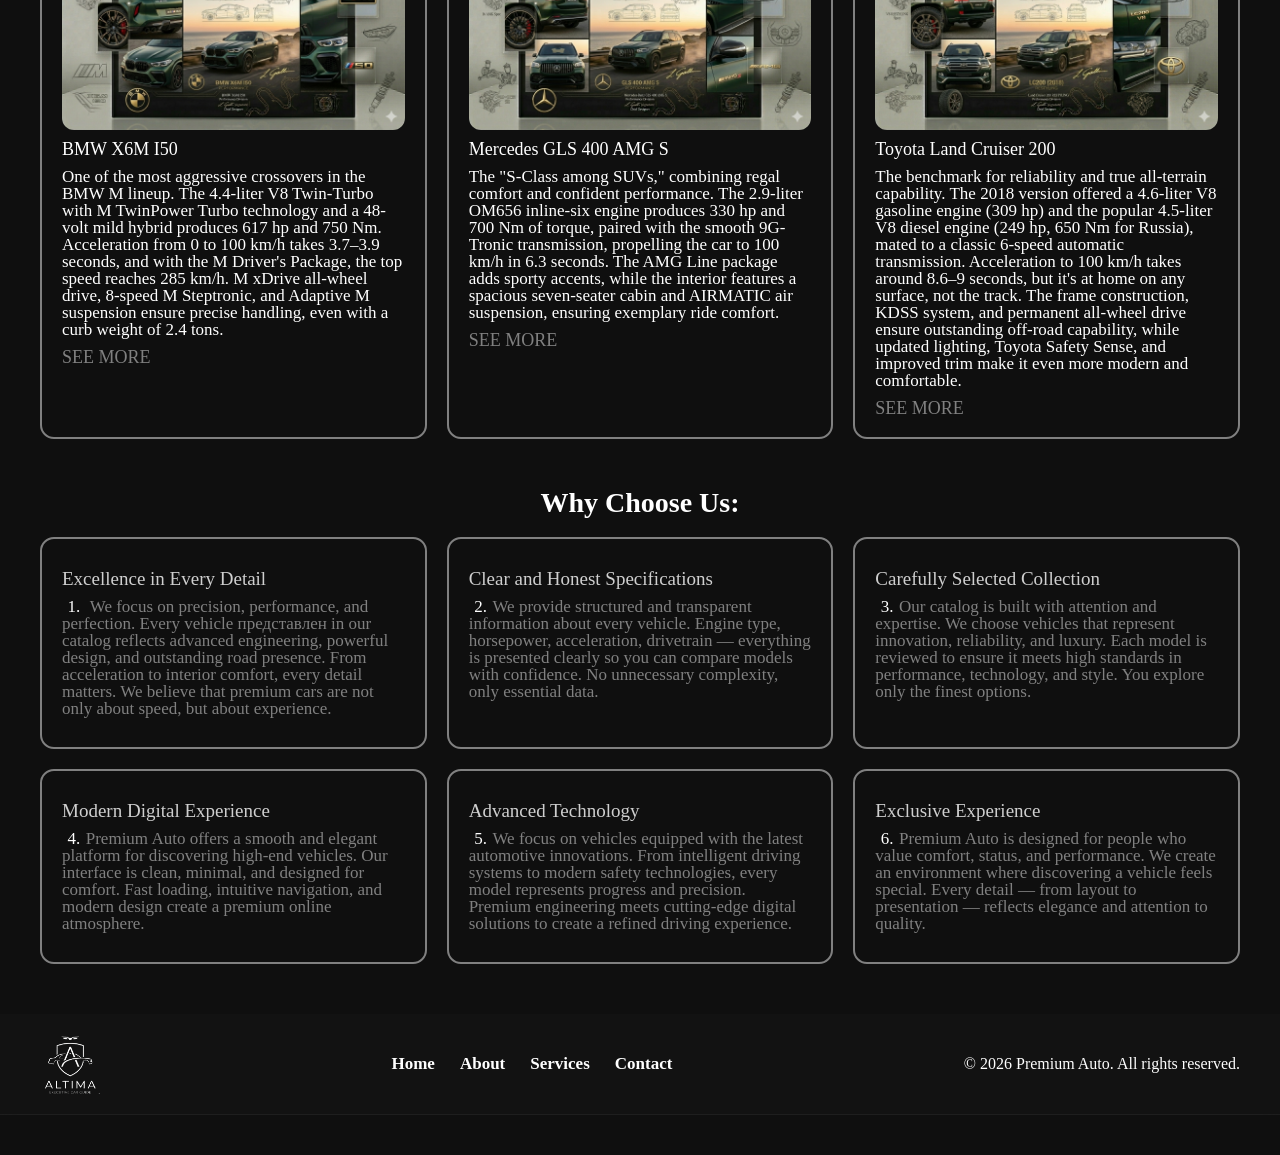
==== commit 2da571c3: "final version web-site" ====
--- a/index.html
+++ b/index.html
@@ -11,7 +11,7 @@
         rel="stylesheet">
     <link rel="stylesheet" href="styles/style.css">
     <link rel="stylesheet" href="styles/reset.css">
-    <title>Premium-auto</title>
+    <title>Premium auto</title>
 </head>
 
 <body>
@@ -21,19 +21,24 @@
                 <div class="header-logo">
                     <img class="logo-image" src="assets/images/palogo.png" alt="Logo">
                 </div>
+                <button class="burger" id="burger">
+                    <span></span>
+                    <span></span>
+                    <span></span>
+                </button>
                 <nav class="nav">
                     <ul class="nav-list">
                         <li class="nav-item">
                             <a href="index.html" class="nav-link">Home</a>
                         </li>
                         <li class="nav-item">
-                            <a href="#" class="nav-link">About</a>
-                        </li>
-                        <li class="nav-item">
-                            <a href="#" class="nav-link">Services</a>
-                        </li>
-                        <li class="nav-item">
-                            <a href="#" class="nav-link">Contact</a>
+                            <a href="about.html" class="nav-link">About</a>
+                        </li>
+                        <li class="nav-item">
+                            <a href="service.html" class="nav-link">Services</a>
+                        </li>
+                        <li class="nav-item">
+                            <a href="contact.html" class="nav-link">Contact</a>
                         </li>
                     </ul>
                 </nav>
@@ -42,7 +47,7 @@
                     <a href="ru.html" class="lng-select-2 language-select">RU</a>
                 </div>
                 <div class="header-button">
-                    <a href="#" class="button">Sign In</a>
+                    <a href="signin.html" class="button">Sign In</a>
                 </div>
             </div>
         </div>
@@ -62,7 +67,7 @@
                         We help you choose the right vehicle with clear and simple information.
                     </p>
                     <div class="about-button header-button">
-                        <a href="#" class="button">Learn More</a>
+                        <a href="about.html" class="button">Learn More</a>
                     </div>
                 </div>
             </div>
@@ -84,7 +89,8 @@
                                 with a 4.4-liter V8 producing 635 hp and accelerates from 0 to 100 km/h in exactly 3
                                 seconds. Bronze accents and yellow racing headlights emphasize its exclusivity and
                                 track-ready character.</p>
-                            <a href="https://www.bmw-m.com/en/topics/magazine-article-pool/bmw-m5-cs-2021.html" class="catalog-card-btn">See more</a>
+                            <a href="https://www.bmw-m.com/en/topics/magazine-article-pool/bmw-m5-cs-2021.html"
+                                class="catalog-card-btn">See more</a>
                         </div>
                         <div class="catalog-card">
                             <img class="catalog-card-image" src="assets/images/gelendwagen.png" alt="gelendwagen">
@@ -102,7 +108,8 @@
                                 practicality of a crossover. A 4.0-liter V8 producing 650 hp accelerates it to 100 km/h
                                 in 3.6 seconds. Its aggressive design, carbon-ceramic brakes, and precise handling make
                                 it the undisputed king of the road—from track to autobahn.</p>
-                            <a href="https://www.lamborghini.com/en-en/models/urus#val-ht" class="catalog-card-btn">See more</a>
+                            <a href="https://www.lamborghini.com/en-en/models/urus#val-ht" class="catalog-card-btn">See
+                                more</a>
                         </div>
                         <div class="catalog-card">
                             <img class="catalog-card-image" src="assets/images/maserati.png" alt="maserati">
@@ -112,7 +119,8 @@
                                 to 550 hp. This classic GT coupe is designed for fast travel in maximum comfort. Its
                                 graceful lines and luxurious interior make it one of the most impressive cars of our
                                 time.</p>
-                            <a href="#https://www.maserati.com/global/en/models/granturismo class="catalog-card-btn">See more</a>
+                            <a href="#https://www.maserati.com/global/en/models/granturismo class="
+                                class="catalog-card-btn">See more</a>
                         </div>
                         <div class="catalog-card">
                             <img class="catalog-card-image" src="assets/images/porsche taycan.png" alt=" taycan">
@@ -122,7 +130,8 @@
                                 Overboost mode and accelerate from 0 to 100 km/h in 2.8 seconds. The 800-volt
                                 architecture ensures fast charging, and the low center of gravity ensures outstanding
                                 stability. The future is already here.</p>
-                            <a href="https://www.porsche.com/international/models/taycan/taycan-models/taycan/" class="catalog-card-btn">See more</a>
+                            <a href="https://www.porsche.com/international/models/taycan/taycan-models/taycan/"
+                                class="catalog-card-btn">See more</a>
                         </div>
                         <div class="catalog-card">
                             <img class="catalog-card-image" src="assets/images/ram trx.png" alt="ram">
@@ -142,7 +151,8 @@
                                 with the M Driver's Package, the top speed reaches 285 km/h. M xDrive all-wheel drive,
                                 8-speed M Steptronic, and Adaptive M suspension ensure precise handling, even with a
                                 curb weight of 2.4 tons.</p>
-                            <a href="https://www.bmwusa.com/vehicles/x-series/x6/bmw-x6.html" class="catalog-card-btn">See more</a>
+                            <a href="https://www.bmwusa.com/vehicles/x-series/x6/bmw-x6.html"
+                                class="catalog-card-btn">See more</a>
                         </div>
                         <div class="catalog-card">
                             <img class="catalog-card-image" src="assets/images/mercedes gls.png" alt="mercedes g class">
@@ -153,7 +163,8 @@
                                 seconds. The AMG Line package adds sporty accents, while the interior features a
                                 spacious seven-seater cabin and AIRMATIC air suspension, ensuring exemplary ride
                                 comfort.</p>
-                            <a href="https://www.mercedes-benz.co.uk/passengercars/models/suv/gls/overview.html" class="catalog-card-btn">See more</a>
+                            <a href="https://www.mercedes-benz.co.uk/passengercars/models/suv/gls/overview.html"
+                                class="catalog-card-btn">See more</a>
                         </div>
                         <div class="catalog-card">
                             <img class="catalog-card-image" src="assets/images/land cruiser.png"
@@ -166,7 +177,8 @@
                                 home on any surface, not the track. The frame construction, KDSS system, and permanent
                                 all-wheel drive ensure outstanding off-road capability, while updated lighting, Toyota
                                 Safety Sense, and improved trim make it even more modern and comfortable.</p>
-                            <a href="https://www.toyota-global.com/company/history_of_toyota/75years/vehicle_lineage/car/id60013330/" class="catalog-card-btn">See more</a>
+                            <a href="https://www.toyota-global.com/company/history_of_toyota/75years/vehicle_lineage/car/id60013330/"
+                                class="catalog-card-btn">See more</a>
                         </div>
                     </div>
                 </div>
@@ -182,7 +194,8 @@
                                 Excellence in Every Detail
                             </h4>
                             <p class="why-choose-us-txt">
-                                <span>1.</span> We focus on precision, performance, and perfection. Every vehicle представлен in our
+                                <span>1.</span> We focus on precision, performance, and perfection. Every vehicle
+                                представлен in our
                                 catalog reflects advanced engineering, powerful design, and outstanding road presence.
                                 From acceleration to interior comfort, every detail matters. We believe that premium
                                 cars are not only about speed, but about experience.
@@ -193,7 +206,8 @@
                                 Clear and Honest Specifications
                             </h4>
                             <p class="why-choose-us-txt">
-                                <span>2.</span>We provide structured and transparent information about every vehicle. Engine type,
+                                <span>2.</span>We provide structured and transparent information about every vehicle.
+                                Engine type,
                                 horsepower, acceleration, drivetrain — everything is presented clearly so you can
                                 compare models with confidence. No unnecessary complexity, only essential data.
                             </p>
@@ -203,7 +217,8 @@
                                 Carefully Selected Collection
                             </h4>
                             <p class="why-choose-us-txt">
-                                <span>3.</span>Our catalog is built with attention and expertise. We choose vehicles that represent
+                                <span>3.</span>Our catalog is built with attention and expertise. We choose vehicles
+                                that represent
                                 innovation, reliability, and luxury. Each model is reviewed to ensure it meets high
                                 standards in performance, technology, and style. You explore only the finest options.
                             </p>
@@ -213,7 +228,8 @@
                                 Modern Digital Experience
                             </h4>
                             <p class="why-choose-us-txt">
-                                <span>4.</span>Premium Auto offers a smooth and elegant platform for discovering high-end vehicles. Our
+                                <span>4.</span>Premium Auto offers a smooth and elegant platform for discovering
+                                high-end vehicles. Our
                                 interface is clean, minimal, and designed for comfort. Fast loading, intuitive
                                 navigation, and modern design create a premium online atmosphere.
                             </p>
@@ -234,7 +250,8 @@
                                 Exclusive Experience
                             </h4>
                             <p class="why-choose-us-txt">
-                                <span>6.</span>Premium Auto is designed for people who value comfort, status, and performance.
+                                <span>6.</span>Premium Auto is designed for people who value comfort, status, and
+                                performance.
                                 We create an environment where discovering a vehicle feels special. Every detail — from
                                 layout to presentation — reflects elegance and attention to quality.
                             </p>
@@ -256,13 +273,13 @@
                             <a href="index.html" class="nav-link">Home</a>
                         </li>
                         <li class="nav-item">
-                            <a href="#" class="nav-link">About</a>
-                        </li>
-                        <li class="nav-item">
-                            <a href="#" class="nav-link">Services</a>
-                        </li>
-                        <li class="nav-item">
-                            <a href="#" class="nav-link">Contact</a>
+                            <a href="about.html" class="nav-link">About</a>
+                        </li>
+                        <li class="nav-item">
+                            <a href="service.html" class="nav-link">Services</a>
+                        </li>
+                        <li class="nav-item">
+                            <a href="contact.html" class="nav-link">Contact</a>
                         </li>
                     </ul>
                 </nav>
@@ -275,15 +292,20 @@
         </div>
     </footer>
     <div class="modal-overlay" id="modalOverlay">
-    <div class="modal">
-        <p class="modal-text">
-            We are <strong>not</strong> a premium car dealership — 
-    we provide professional consultation when purchasing a premium vehicle.
-        </p>
-        <button class="modal-btn" onclick="closeModal()">Got it</button>
+        <div class="modal">
+            <div class="modal-logo">
+                <img src="assets/images/palogo.png" alt="Logo">
+            </div>
+            <h2 class="modal-title">Welcome to Premium Auto</h2>
+            <p class="modal-text">
+                We are <strong>not</strong> a premium car dealership —
+                we provide professional consultation when purchasing a premium vehicle.
+            </p>
+            <button class="modal-btn" onclick="closeModal()">Enter</button>
+        </div>
     </div>
-</div>
     <script src="js/index.js"></script>
+    <script src="js/burger.js"></script>
 </body>
 
 </html>
--- a/styles/style.css
+++ b/styles/style.css
@@ -10,6 +10,34 @@
     padding: 0 15px;
 }
 
+.subtitle {
+  text-align: center;
+  font-style: italic;
+  font-size: 21px;
+  color: white;
+
+  margin-bottom: 10px;
+}
+
+.collection-btn {
+  text-decoration: none;
+  background: transparent;
+  color: white;
+  border: 1px solid rgba(255, 255, 255, 0.4);
+  padding: 12px 28px;
+  border-radius: 6px;
+  font-size: 15px;
+  font-weight: 500;
+  letter-spacing: 1px;
+  cursor: pointer;
+  transition: all 0.3s ease;
+}
+
+.collection-btn:hover {
+  background: white;
+  color: black;
+}
+
 .header {
     position: sticky;
     top: 0;
@@ -35,6 +63,27 @@
     height: 100%;
     display: block;
 }
+
+.burger {
+    display: none;
+    flex-direction: column;
+    gap: 5px;
+    background: none;
+    border: none;
+    cursor: pointer;
+    padding: 4px;
+    z-index: 100;
+}
+
+.burger span {
+    display: block;
+    width: 25px;
+    height: 2px;
+    background: white;
+    border-radius: 2px;
+    transition: all 0.3s ease;
+}
+
 
 .nav {
     flex: 1;
@@ -283,49 +332,77 @@
 .modal-overlay {
     position: fixed;
     inset: 0;
-    background: rgba(0, 0, 0, 0.75);
-    backdrop-filter: blur(4px);
+    background: rgba(0, 0, 0, 0.85);
+    backdrop-filter: blur(8px);
     display: flex;
     align-items: center;
     justify-content: center;
     z-index: 9999;
+    animation: fadeIn 0.5s ease;
+}
+
+@keyframes fadeIn {
+    from { opacity: 0; }
+    to { opacity: 1; }
 }
 
 .modal {
-    background: #1a1a1a;
-    border: 1px solid rgba(255,255,255,0.1);
-    border-radius: 12px;
-    padding: 40px;
+    background: linear-gradient(145deg, #1a1a1a, #111);
+    border: 1px solid rgba(255, 255, 255, 0.1);
+    border-radius: 16px;
+    padding: 50px 40px;
     max-width: 480px;
+    width: 90%;
     text-align: center;
-    box-shadow: 0 20px 60px rgba(0,0,0,0.5);
+    box-shadow: 0 30px 80px rgba(0, 0, 0, 0.7);
+    animation: slideUp 0.5s cubic-bezier(0.22, 1, 0.36, 1);
+}
+
+@keyframes slideUp {
+    from { transform: translateY(40px); opacity: 0; }
+    to { transform: translateY(0); opacity: 1; }
+}
+
+.modal-logo img {
+    width: 70px;
+    margin-bottom: 20px;
+    opacity: 0.9;
+}
+
+.modal-title {
+    font-size: 24px;
+    font-weight: 700;
+    color: white;
+    letter-spacing: 1px;
+    margin-bottom: 16px;
 }
 
 .modal-text {
-    color: #e0e0e0;
-    font-size: 17px;
-    line-height: 1.7;
-    margin-bottom: 28px;
+    color: #aaa;
+    font-size: 15px;
+    line-height: 1.8;
+    margin-bottom: 32px;
 }
 
 .modal-btn {
-    background: gray;
-    color: white;
+    background: white;
+    color: black;
     border: none;
-    padding: 12px 32px;
+    padding: 13px 40px;
     border-radius: 6px;
-    font-size: 16px;
-    font-weight: 600;
+    font-size: 15px;
+    font-weight: 700;
+    letter-spacing: 2px;
+    text-transform: uppercase;
     cursor: pointer;
-    transition: transform 0.3s ease, opacity 0.3s ease;
+    transition: all 0.3s ease;
 }
 
 .modal-btn:hover {
+    background: #ddd;
     transform: scale(1.05);
-    opacity: 0.85;
-}
-
-/* ── Tablet (max 1024px) ── */
+}
+
 @media (max-width: 1024px) {
     .about-content {
         gap: 40px;
@@ -336,10 +413,8 @@
     }
 }
 
-/* ── Small Tablet (max 768px) ── */
 @media (max-width: 768px) {
 
-    /* Header */
     .nav {
         display: none;
     }
@@ -348,7 +423,6 @@
         gap: 10px;
     }
 
-    /* About */
     .about-content {
         flex-direction: column;
         gap: 30px;
@@ -366,14 +440,40 @@
         align-items: center;
     }
 
-    /* Catalog & Why Choose Us */
     .catalog-cards,
     .why-choose-us-cards {
         grid-template-columns: 1fr 1fr;
     }
 }
 
-/* ── Mobile (max 480px) ── */
+@media (max-width: 768px) {
+    .burger {
+        display: flex;
+    }
+
+    .nav {
+        display: none;
+        position: absolute;
+        top: 70px;
+        left: 0;
+        right: 0;
+        background: rgba(20, 20, 20, 0.97);
+        backdrop-filter: blur(10px);
+        padding: 20px;
+        border-bottom: 1px solid rgba(255,255,255,0.05);
+    }
+
+    .nav.open {
+        display: flex;
+    }
+
+    .nav-list {
+        flex-direction: column;
+        gap: 18px;
+        align-items: center;
+    }
+}
+
 @media (max-width: 480px) {
 
     .logo-image {
